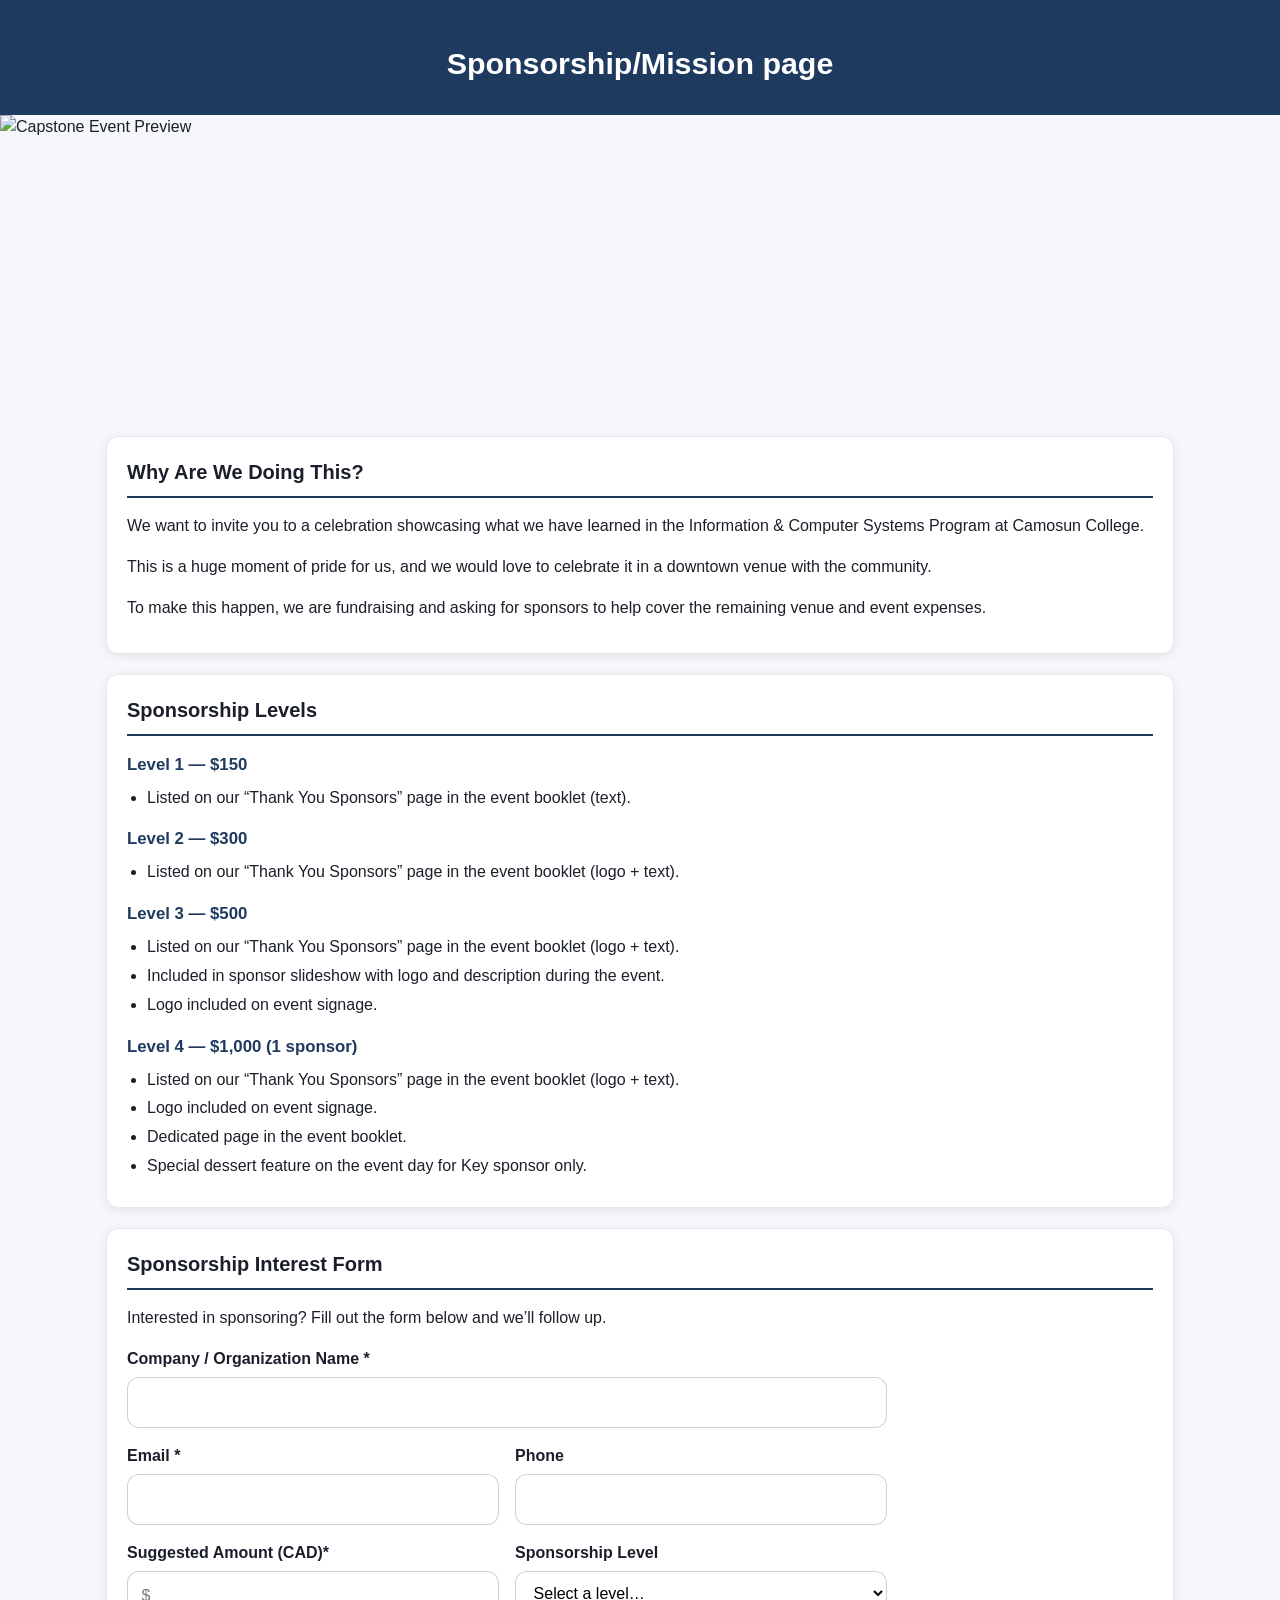
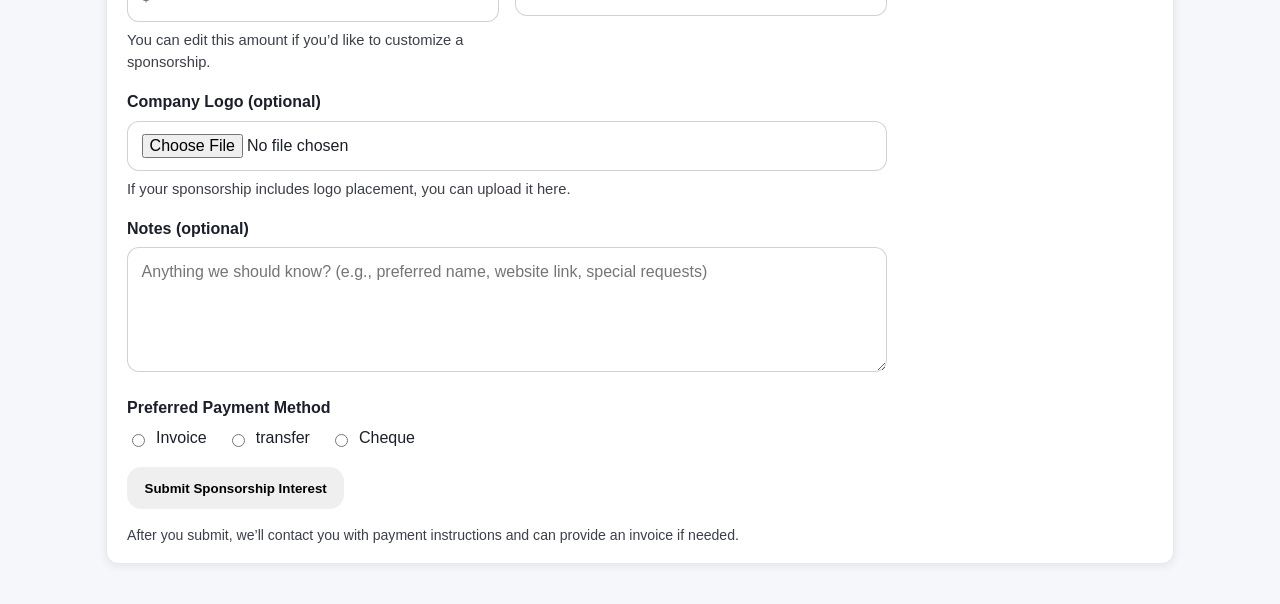
==== index.html @ 073a6f1a "Update and rename Mission.html to index.html Index.html for GitHub Pages Configuration" ====
<!DOCTYPE html>
<html lang="en">
<!-- https://deepblue.camosun.bc.ca/~C0551029/YR1-SM1-Web/portfolio/ -->

<head>
    <meta charset="UTF-8" />
    <meta name="viewport" content="width=device-width, initial-scale=1.0" />
    <title>ICS Capstone Meeting & Fundraising Plan</title>
    <link rel="stylesheet" href="stylesheet.css" />

    <style>
        .hero-image {
            width: 100%;
            height: 33vh;
            /* 1/3 of viewport height */
            overflow: hidden;
        }

        .hero-image img {
            width: 100%;
            height: 100%;
            object-fit: cover;
            /* fills without distortion */
            display: block;
        }
    </style>
</head>

<body>
    <header id="top">
        <h1>Sponsorship/Mission page </h1>
    </header>

    <!-- FULL WIDTH HERO IMAGE -->
    <div class="hero-image">
        <img src="stand-in.jpg" alt="Capstone Event Preview">
    </div>


    <main class="grid" style="gap: 1.25rem">

        <section>
            <h2>Why Are We Doing This?</h2>
            <p>
                We want to invite you to a celebration showcasing what we have learned in the
                Information &amp; Computer Systems Program at Camosun College.
            </p>
            <p>
                This is a huge moment of pride for us, and we would love to celebrate it in a
                downtown venue with the community.
            </p>
            <p>
                To make this happen, we are fundraising and asking for sponsors
                to help cover the remaining venue and event expenses.
            </p>
        </section>

        <section id="sponsor-levels">
            <h2>Sponsorship Levels</h2>

            <div class="sponsor-level">
                <h3>Level 1 — $150</h3>
                <ul>
                    <li>Listed on our “Thank You Sponsors” page in the event booklet (text).</li>
                </ul>
            </div>

            <div class="sponsor-level">
                <h3>Level 2 — $300</h3>
                <ul>
                    <li>Listed on our “Thank You Sponsors” page in the event booklet (logo + text).</li>
                </ul>
            </div>

            <div class="sponsor-level">
                <h3>Level 3 — $500</h3>
                <ul>
                    <li>Listed on our “Thank You Sponsors” page in the event booklet (logo + text).</li>
                    <li>Included in sponsor slideshow with logo and description during the event.</li>
                    <li>Logo included on event signage.</li>
                </ul>
            </div>

            <div class="sponsor-level">
                <h3>Level 4 — $1,000 <span class="note">(1 sponsor)</span></h3>
                <ul>
                    <li>Listed on our “Thank You Sponsors” page in the event booklet (logo + text).</li>
                    <li>Logo included on event signage.</li>
                    <li>Dedicated page in the event booklet.</li>
                    <li>Special dessert feature on the event day for Key sponsor only.</li>
                </ul>
            </div>
        </section>



<section id="sponsor-form">
    <h2>Sponsorship Interest Form</h2>

    <p>
        Interested in sponsoring? Fill out the form below and we’ll follow up.
    </p>

    <form id="sponsorshipForm" class="form" action="#" method="post" enctype="multipart/form-data">

        <!-- Company -->
        <div class="field">
            <label for="companyName">Company / Organization Name <span aria-hidden="true">*</span></label>
            <input id="companyName" name="companyName" type="text" required autocomplete="organization" />
        </div>



        <!-- Email + Phone -->
        <div class="field two-col">
            <div>
                <label for="email">Email <span aria-hidden="true">*</span></label>
                <input id="email" name="email" type="email" required autocomplete="email" />
            </div>

            <div>
                <label for="phone">Phone</label>
                <input id="phone" name="phone" type="tel" autocomplete="tel" />
            </div>
        </div>

        <!-- Sponsorship Level -->
        <div class="field two-col">


            <div>
                <label for="amount">Suggested Amount (CAD)<span aria-hidden="true">*</span></label>
                <input id="amount" name="amount" type="text" inputmode="numeric" placeholder="$" />
                <p class="help">You can edit this amount if you’d like to customize a sponsorship.</p>
            </div>

                        <div>
                            <label for="level">Sponsorship Level </label>
                            <select id="level" name="level" required>
                                <option value="" selected disabled>Select a level…</option>
                                <option value="level1" data-amount="150">Level 1 — $150</option>
                                <option value="level2" data-amount="300">Level 2 — $300</option>
                                <option value="level3" data-amount="500">Level 3 — $500</option>
                                <option value="level4" data-amount="1000">Level 4 — $1,000 (1 sponsor)</option>
                            </select>
                        </div>


        </div>

        <!-- Logo -->
        <div class="field">
            <label for="logo">Company Logo (optional)</label>
            <input id="logo" name="logo" type="file" accept="image/*" />
            <p class="help">If your sponsorship includes logo placement, you can upload it here.</p>
        </div>

        <!-- Notes -->
        <div class="field">
            <label for="notes">Notes (optional)</label>
            <textarea id="notes" name="notes" rows="4"
                placeholder="Anything we should know? (e.g., preferred name, website link, special requests)"></textarea>
        </div>

        <!-- Preferred Payment -->
        <div class="field">
            <label>Preferred Payment Method</label>
            <div class="radio-row">
                <label><input type="radio" name="payment" value="invoice" /> Invoice</label>
                <label><input type="radio" name="payment" value="etransfer" /> transfer</label>
                <label><input type="radio" name="payment" value="cheque" /> Cheque</label>
            </div>
        </div>

        <!-- Spam trap (hidden) -->
        <div class="field honeypot" aria-hidden="true">
            <label for="website">Website</label>
            <input id="website" name="website" type="text" tabindex="-1" autocomplete="off" />
        </div>

        <button class="btn" type="submit">Submit Sponsorship Interest</button>

        <p id="formStatus" class="status" role="status" aria-live="polite"></p>
        <p class="help small">
            After you submit, we’ll contact you with payment instructions and can provide an invoice if needed.
        </p>
    </form>
</section>

        
    </main>

    <script src="scripts.js"></script>
</body>

</html>
---- stylesheet.css ----
:root {
      --bg: #f6f7fb;
      --card: #ffffff;
      --ink: #1b1f2a;
      --muted: #5a6475;
      --brand: #1f3a5f;
      --line: #e6e8ef;
      --soft: #eef3ff;
      --shadow: 0 2px 10px rgba(0, 0, 0, 0.08);
      --radius: 12px;
    }

    * {
      box-sizing: border-box;
    }

    html {
      scroll-behavior: smooth;
    }

    body {
      margin: 0;
      font-family: Arial, Helvetica, sans-serif;
      background: var(--bg);
      color: var(--ink);
      line-height: 1.55;
    }

    header {
      background: var(--brand);
      color: #fff;
      padding: 2.25rem 1rem 1.25rem;
      text-align: center;
    }

    header h1 {
      margin: 0.25rem 0 0.5rem;
      font-size: 1.9rem;
    }

    header p {
      margin: 0.1rem 0 0;
      opacity: 0.92;
    }

    main {
      max-width: 1100px;
      margin: 0 auto;
      padding: 1.5rem 1rem 2.5rem;
    }

    /* -----------------------------
         NAV (buttons linking to sections)
      ------------------------------ */
    nav {
      position: sticky;
      top: 0;
      z-index: 50;
      background: rgba(246, 247, 251, 0.95);
      backdrop-filter: blur(6px);
      border-bottom: 1px solid var(--line);
    }

    .nav-inner {
      max-width: 1100px;
      margin: 0 auto;
      padding: 0.75rem 1rem;
      display: flex;
      flex-wrap: wrap;
      gap: 0.5rem;
      justify-content: center;
    }

    .nav-inner a {
      display: inline-block;
      text-decoration: none;
      color: var(--brand);
      background: #fff;
      border: 1px solid var(--line);
      padding: 0.45rem 0.75rem;
      border-radius: 999px;
      font-size: 0.92rem;
    }

    .nav-inner a:hover,
    .nav-inner a:focus {
      outline: none;
      border-color: #cdd6ea;
      text-decoration: underline;
    }

    .grid {
      display: grid;
      gap: 1rem;
    }

    @media (min-width: 900px) {
      .grid.two {
        grid-template-columns: 1fr 1fr;
      }

      .grid.three {
        grid-template-columns: 1fr 1fr 1fr;
      }
    }

    section {
      background: var(--card);
      border: 1px solid var(--line);
      border-radius: var(--radius);
      padding: 1.25rem 1.25rem 1rem;
      box-shadow: var(--shadow);
    }

    section:target {
      outline: 3px solid rgba(31, 58, 95, 0.25);
      outline-offset: 4px;
    }

    h2 {
      margin: 0 0 0.75rem;
      font-size: 1.25rem;
      padding-bottom: 0.5rem;
      border-bottom: 2px solid var(--brand);
    }

    h3 {
      margin: 1rem 0 0.5rem;
      font-size: 1.05rem;
      color: var(--brand);
    }

    .label {
      display: inline-block;
      font-weight: 700;
      color: var(--brand);
      background: var(--soft);
      border: 1px solid #d9e4ff;
      padding: 0.25rem 0.55rem;
      border-radius: 999px;
      margin: 0.25rem 0 0.5rem;
      font-size: 0.9rem;
    }

    ul,
    ol {
      margin: 0.35rem 0 0.75rem;
      padding-left: 1.25rem;
    }

    li {
      margin: 0.25rem 0;
    }

    .muted {
      color: var(--muted);
    }

    .callout {
      background: var(--soft);
      border-left: 5px solid var(--brand);
      padding: 1rem 1rem 0.9rem;
      border-radius: 10px;
      margin: 0.75rem 0 0;
    }

    .row {
      display: flex;
      flex-wrap: wrap;
      gap: 0.5rem 1rem;
      align-items: center;
      margin: 0.5rem 0 0.75rem;
      color: var(--muted);
      font-size: 0.95rem;
    }

    a {
      color: var(--brand);
    }

    .row a {
      text-decoration: none;
    }

    .row a:hover {
      text-decoration: underline;
    }

    .hr {
      height: 1px;
      background: var(--line);
      margin: 1rem 0;
    }

    footer {
      text-align: center;
      padding: 1.25rem 1rem 2rem;
      color: #fff;
      background: var(--brand);
      margin-top: 1.25rem;
    }

    .small {
      font-size: 0.92rem;
    }

    .mono {
      font-family: ui-monospace, SFMono-Regular, Menlo, Monaco, Consolas,
        "Liberation Mono", "Courier New", monospace;
    }

    .pill {
      display: inline-block;
      padding: 0.2rem 0.55rem;
      border: 1px solid var(--line);
      border-radius: 999px;
      background: #fff;
      color: var(--muted);
      font-size: 0.85rem;
    }

    .mini-grid {
      display: grid;
      gap: 0.75rem;
    }

    @media (min-width: 700px) {
      .mini-grid.two {
        grid-template-columns: 1fr 1fr;
        align-items: start;
      }
    }

    .kpi {
      display: flex;
      gap: 0.75rem;
      flex-wrap: wrap;
      margin: 0.75rem 0 0;
    }

    .kpi .box {
      flex: 1 1 220px;
      background: #fff;
      border: 1px solid var(--line);
      border-radius: 12px;
      padding: 0.85rem 0.9rem;
    }

    .kpi .box .title {
      font-size: 0.9rem;
      color: var(--muted);
      margin: 0 0 0.2rem;
    }

    .kpi .box .value {
      font-size: 1.35rem;
      font-weight: 800;
      margin: 0;
      color: var(--brand);
    }

    .toplink {
      display: inline-block;
      margin-top: 0.75rem;
      font-size: 0.92rem;
      text-decoration: none;
    }

    .toplink:hover {
      text-decoration: underline;
    }


    /* Needed volunteer styling */
.volunteer-needed {
  color: #e67e22;   /* orange */
  font-weight: bold;
}



/* ---------------------------
   SPONSOR FORM
---------------------------- */

.form {
  max-width: 760px;
}

.field {
  margin: 1rem 0;
}

label {
  display: block;
  font-weight: 600;
  margin-bottom: 0.35rem;
}

input, select, textarea {
  width: 100%;
  padding: 0.75rem 0.85rem;
  border: 1px solid rgba(0,0,0,0.18);
  border-radius: 0.75rem;
  font: inherit;
  background: #fff;
}

input:focus, select:focus, textarea:focus {
  outline: 2px solid rgba(0,0,0,0.25);
  outline-offset: 2px;
}

.two-col {
  display: grid;
  grid-template-columns: 1fr;
  gap: 1rem;
}

@media (min-width: 700px) {
  .two-col {
    grid-template-columns: 1fr 1fr;
  }
}

.help {
  margin: 0.4rem 0 0;
  font-size: 0.92rem;
  opacity: 0.85;
}

.help.small {
  font-size: 0.88rem;
}

.radio-row {
  display: flex;
  flex-wrap: wrap;
  gap: 0.75rem 1.25rem;
}

.radio-row label {
  display: inline-flex;
  align-items: center;
  gap: 0.5rem;
  font-weight: 500;
  margin: 0;
}

.btn {
  display: inline-block;
  padding: 0.85rem 1.1rem;
  border-radius: 0.9rem;
  border: 0;
  cursor: pointer;
  font-weight: 700;
}

.status {
  margin-top: 0.85rem;
  font-weight: 600;
}

.honeypot {
  position: absolute;
  left: -9999px;
  width: 1px;
  height: 1px;
  overflow: hidden;
}


#sponsor-table {
  width: 100%;
  border-collapse: separate;   /* allows spacing */
  border-spacing: 20px 10px;   /* column spacing | row spacing */
}

#sponsor-table th,
#sponsor-table td {
  text-align: left;
  padding: 6px 8px;
}

#sponsor-table thead th {
  border-bottom: 2px solid #ccc;
}


#all-volunteers {
    width: 100%;
    border-collapse: collapse;
}

#all-volunteers th,
#all-volunteers td {
    text-align: left;
    padding: 8px 12px;
    border-bottom: 1px solid #ddd;
}

#all-volunteers th {
    background-color: #f4f4f4;
}


/* Add to stylesheet.css */
.calendar-grid {
  display: grid;
  grid-template-columns: repeat(7, minmax(0, 1fr));
  gap: 10px;
  width: 100%;
}

.calendar-day {
  border: 1px solid #ddd;
  border-radius: 10px;
  padding: 10px;
  min-height: 90px;
}

.calendar-day .day-num {
  font-weight: 700;
  margin-bottom: 6px;
}

.calendar-day .dow {
  font-size: 0.85rem;
}

.calendar-event {
  display: block;
  margin-top: 6px;
  padding: 6px 8px;
  border-radius: 8px;
  background: rgba(0,0,0,0.04);
  text-decoration: none;
}

.calendar-event .event-title {
  font-weight: 700;
  font-size: 0.9rem;
}

.calendar-event .event-time {
  font-size: 0.85rem;
  opacity: 0.75;
}

.calendar-legend {
  display: flex;
  flex-wrap: wrap;
  gap: 10px;
  margin: 10px 0 0;
  font-size: 0.9rem;
}
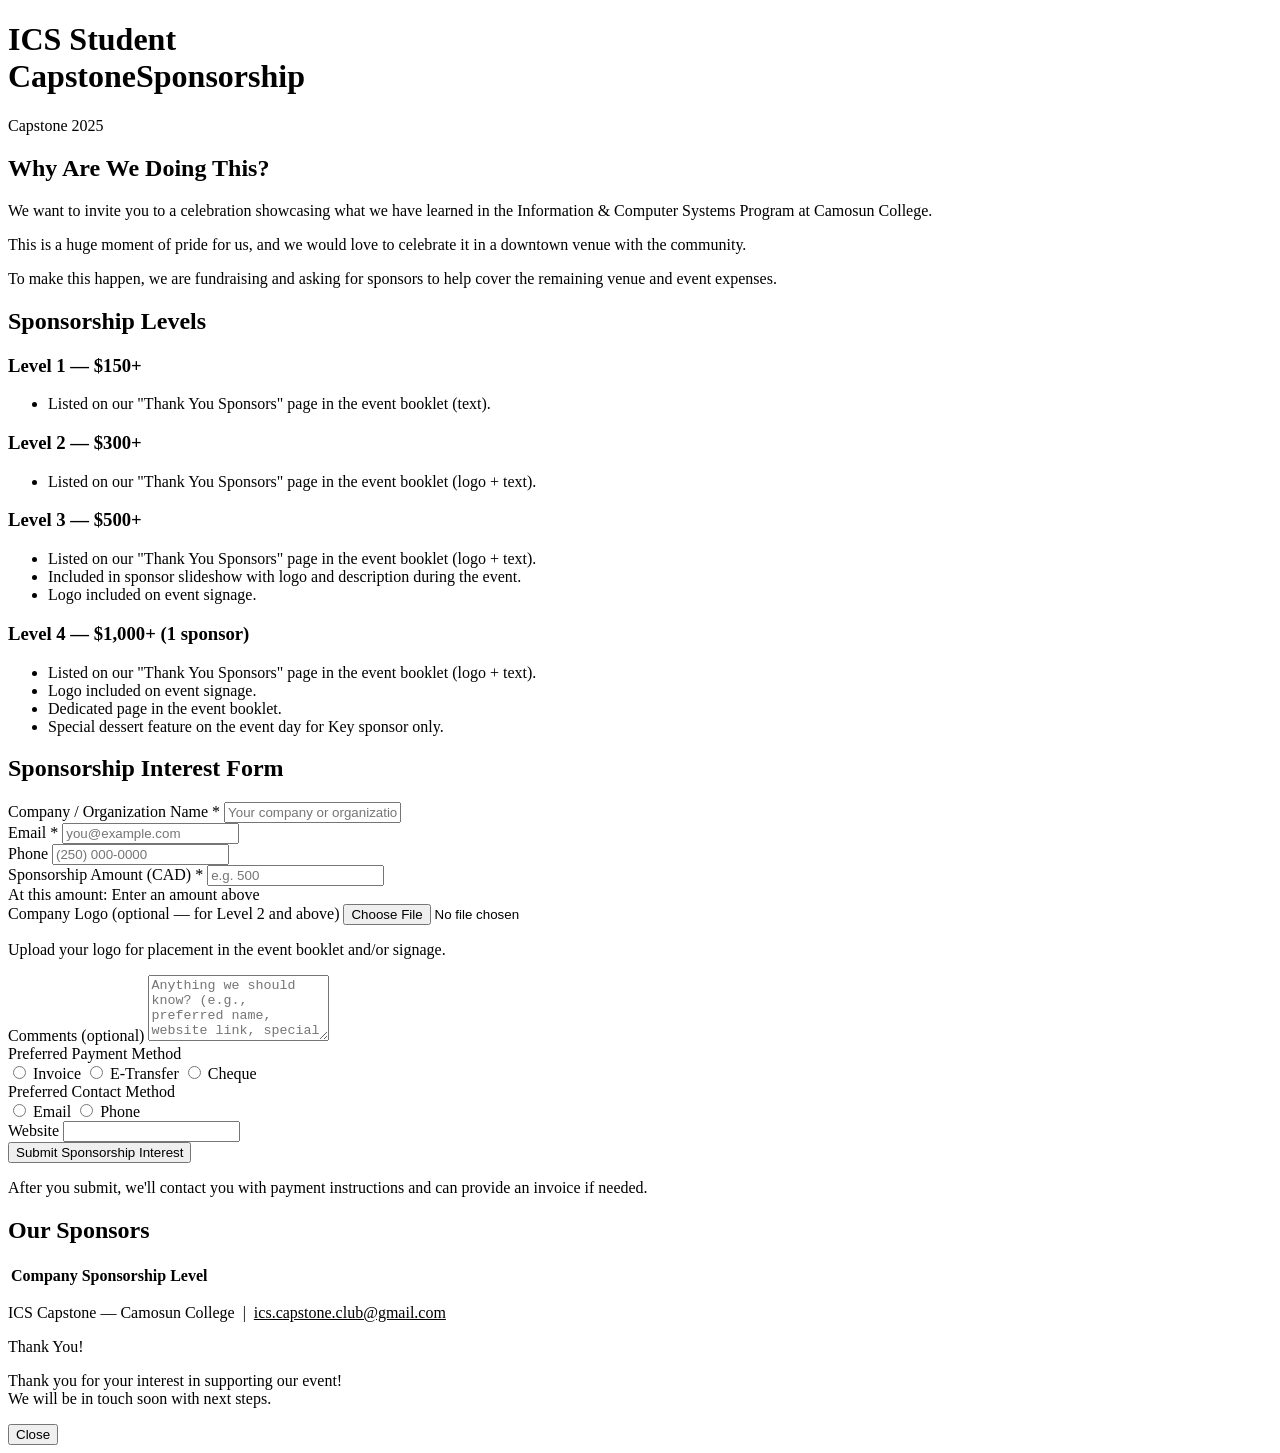
==== commit e07081f5: "updated all files to match what is live on Deepblue server" ====
--- a/index.html
+++ b/index.html
@@ -1,196 +1,256 @@
-<!DOCTYPE html>
-<html lang="en">
-<!-- https://deepblue.camosun.bc.ca/~C0551029/YR1-SM1-Web/portfolio/ -->
-
-<head>
-    <meta charset="UTF-8" />
-    <meta name="viewport" content="width=device-width, initial-scale=1.0" />
-    <title>ICS Capstone Meeting & Fundraising Plan</title>
-    <link rel="stylesheet" href="stylesheet.css" />
-
-    <style>
-        .hero-image {
-            width: 100%;
-            height: 33vh;
-            /* 1/3 of viewport height */
-            overflow: hidden;
-        }
-
-        .hero-image img {
-            width: 100%;
-            height: 100%;
-            object-fit: cover;
-            /* fills without distortion */
-            display: block;
-        }
-    </style>
-</head>
-
-<body>
-    <header id="top">
-        <h1>Sponsorship/Mission page </h1>
-    </header>
-
-    <!-- FULL WIDTH HERO IMAGE -->
-    <div class="hero-image">
-        <img src="stand-in.jpg" alt="Capstone Event Preview">
-    </div>
-
-
-    <main class="grid" style="gap: 1.25rem">
-
-        <section>
-            <h2>Why Are We Doing This?</h2>
-            <p>
-                We want to invite you to a celebration showcasing what we have learned in the
-                Information &amp; Computer Systems Program at Camosun College.
-            </p>
-            <p>
-                This is a huge moment of pride for us, and we would love to celebrate it in a
-                downtown venue with the community.
-            </p>
-            <p>
-                To make this happen, we are fundraising and asking for sponsors
-                to help cover the remaining venue and event expenses.
-            </p>
-        </section>
-
-        <section id="sponsor-levels">
-            <h2>Sponsorship Levels</h2>
-
-            <div class="sponsor-level">
-                <h3>Level 1 — $150</h3>
-                <ul>
-                    <li>Listed on our “Thank You Sponsors” page in the event booklet (text).</li>
-                </ul>
-            </div>
-
-            <div class="sponsor-level">
-                <h3>Level 2 — $300</h3>
-                <ul>
-                    <li>Listed on our “Thank You Sponsors” page in the event booklet (logo + text).</li>
-                </ul>
-            </div>
-
-            <div class="sponsor-level">
-                <h3>Level 3 — $500</h3>
-                <ul>
-                    <li>Listed on our “Thank You Sponsors” page in the event booklet (logo + text).</li>
-                    <li>Included in sponsor slideshow with logo and description during the event.</li>
-                    <li>Logo included on event signage.</li>
-                </ul>
-            </div>
-
-            <div class="sponsor-level">
-                <h3>Level 4 — $1,000 <span class="note">(1 sponsor)</span></h3>
-                <ul>
-                    <li>Listed on our “Thank You Sponsors” page in the event booklet (logo + text).</li>
-                    <li>Logo included on event signage.</li>
-                    <li>Dedicated page in the event booklet.</li>
-                    <li>Special dessert feature on the event day for Key sponsor only.</li>
-                </ul>
-            </div>
-        </section>
-
-
-
-<section id="sponsor-form">
-    <h2>Sponsorship Interest Form</h2>
-
-    <p>
-        Interested in sponsoring? Fill out the form below and we’ll follow up.
-    </p>
-
-    <form id="sponsorshipForm" class="form" action="#" method="post" enctype="multipart/form-data">
-
-        <!-- Company -->
-        <div class="field">
-            <label for="companyName">Company / Organization Name <span aria-hidden="true">*</span></label>
-            <input id="companyName" name="companyName" type="text" required autocomplete="organization" />
-        </div>
-
-
-
-        <!-- Email + Phone -->
-        <div class="field two-col">
-            <div>
-                <label for="email">Email <span aria-hidden="true">*</span></label>
-                <input id="email" name="email" type="email" required autocomplete="email" />
-            </div>
-
-            <div>
-                <label for="phone">Phone</label>
-                <input id="phone" name="phone" type="tel" autocomplete="tel" />
-            </div>
-        </div>
-
-        <!-- Sponsorship Level -->
-        <div class="field two-col">
-
-
-            <div>
-                <label for="amount">Suggested Amount (CAD)<span aria-hidden="true">*</span></label>
-                <input id="amount" name="amount" type="text" inputmode="numeric" placeholder="$" />
-                <p class="help">You can edit this amount if you’d like to customize a sponsorship.</p>
-            </div>
-
-                        <div>
-                            <label for="level">Sponsorship Level </label>
-                            <select id="level" name="level" required>
-                                <option value="" selected disabled>Select a level…</option>
-                                <option value="level1" data-amount="150">Level 1 — $150</option>
-                                <option value="level2" data-amount="300">Level 2 — $300</option>
-                                <option value="level3" data-amount="500">Level 3 — $500</option>
-                                <option value="level4" data-amount="1000">Level 4 — $1,000 (1 sponsor)</option>
-                            </select>
-                        </div>
-
-
-        </div>
-
-        <!-- Logo -->
-        <div class="field">
-            <label for="logo">Company Logo (optional)</label>
-            <input id="logo" name="logo" type="file" accept="image/*" />
-            <p class="help">If your sponsorship includes logo placement, you can upload it here.</p>
-        </div>
-
-        <!-- Notes -->
-        <div class="field">
-            <label for="notes">Notes (optional)</label>
-            <textarea id="notes" name="notes" rows="4"
-                placeholder="Anything we should know? (e.g., preferred name, website link, special requests)"></textarea>
-        </div>
-
-        <!-- Preferred Payment -->
-        <div class="field">
-            <label>Preferred Payment Method</label>
-            <div class="radio-row">
-                <label><input type="radio" name="payment" value="invoice" /> Invoice</label>
-                <label><input type="radio" name="payment" value="etransfer" /> transfer</label>
-                <label><input type="radio" name="payment" value="cheque" /> Cheque</label>
-            </div>
-        </div>
-
-        <!-- Spam trap (hidden) -->
-        <div class="field honeypot" aria-hidden="true">
-            <label for="website">Website</label>
-            <input id="website" name="website" type="text" tabindex="-1" autocomplete="off" />
-        </div>
-
-        <button class="btn" type="submit">Submit Sponsorship Interest</button>
-
-        <p id="formStatus" class="status" role="status" aria-live="polite"></p>
-        <p class="help small">
-            After you submit, we’ll contact you with payment instructions and can provide an invoice if needed.
-        </p>
-    </form>
-</section>
-
-        
-    </main>
-
-    <script src="scripts.js"></script>
-</body>
-
-</html>
+<!DOCTYPE html>
+<html lang="en">
+<head>
+  <meta charset="UTF-8" />
+  <meta name="viewport" content="width=device-width, initial-scale=1.0" />
+  <title>ICS Capstone — Sponsorship</title>
+  <link rel="preconnect" href="https://fonts.googleapis.com" />
+  <link rel="preconnect" href="https://fonts.gstatic.com" crossorigin />
+  <link href="https://fonts.googleapis.com/css2?family=Anton&family=Open+Sans:wght@400;600;700&display=swap" rel="stylesheet" />
+  <link rel="stylesheet" href="mission.css" />
+</head>
+<body>
+
+  <!-- HERO -->
+  <div class="hero">
+    <div class="hero-text">
+      <h1>ICS Student<br>Capstone<span>Sponsorship</span></h1>
+    </div>
+    <div class="hero-image">
+      <img src="./assets-images/GroupPhoto.jpg" alt="ICS Capstone students"
+           onerror="this.parentElement.innerHTML='<div class=\'hero-image-placeholder\'>Capstone 2025</div>'" />
+    </div>
+  </div>
+
+  <!-- PAGE BODY -->
+  <main class="page-body">
+
+    <!-- WHY ARE WE DOING THIS -->
+    <section class="card why-card" id="why">
+      <div class="why-inner">
+        <h2>Why Are We Doing This?</h2>
+        <div class="why-body">
+          <p>
+            We want to invite you to a celebration showcasing what we have learned in the
+            Information &amp; Computer Systems Program at Camosun College.
+          </p>
+          <p>
+            This is a huge moment of pride for us, and we would love to celebrate it in a
+            downtown venue with the community.
+          </p>
+          <p>
+            To make this happen, we are fundraising and asking for sponsors to help cover
+            the remaining venue and event expenses.
+          </p>
+        </div>
+      </div>
+    </section>
+
+    <!-- SPONSOR LEVELS -->
+    <section class="card" id="sponsor-levels">
+      <h2>Sponsorship Levels</h2>
+
+      <div class="levels-grid">
+
+        <div class="level-card">
+          <div class="level-card-header">
+            <h3>Level 1 — $150+</h3>
+          </div>
+          <div class="level-card-body">
+            <ul>
+              <li>Listed on our "Thank You Sponsors" page in the event booklet (text).</li>
+            </ul>
+          </div>
+        </div>
+
+        <div class="level-card">
+          <div class="level-card-header">
+            <h3>Level 2 — $300+</h3>
+          </div>
+          <div class="level-card-body">
+            <ul>
+              <li>Listed on our "Thank You Sponsors" page in the event booklet (logo + text).</li>
+            </ul>
+          </div>
+        </div>
+
+        <div class="level-card">
+          <div class="level-card-header">
+            <h3>Level 3 — $500+</h3>
+          </div>
+          <div class="level-card-body">
+            <ul>
+              <li>Listed on our "Thank You Sponsors" page in the event booklet (logo + text).</li>
+              <li>Included in sponsor slideshow with logo and description during the event.</li>
+              <li>Logo included on event signage.</li>
+            </ul>
+          </div>
+        </div>
+
+        <div class="level-card">
+          <div class="level-card-header">
+            <h3>Level 4 — $1,000+ <span class="note">(1 sponsor)</span></h3>
+          </div>
+          <div class="level-card-body">
+            <ul>
+              <li>Listed on our "Thank You Sponsors" page in the event booklet (logo + text).</li>
+              <li>Logo included on event signage.</li>
+              <li>Dedicated page in the event booklet.</li>
+              <li>Special dessert feature on the event day for Key sponsor only.</li>
+            </ul>
+          </div>
+        </div>
+
+      </div>
+    </section>
+
+    <!-- SPONSOR FORM -->
+    <section class="card" id="sponsor-form">
+      <h2>Sponsorship Interest Form</h2>
+
+      <form id="sponsorshipForm" method="POST" action="submit.php" enctype="multipart/form-data" novalidate>
+
+        <!-- Company name -->
+        <div class="field">
+          <label for="companyName">
+            Company / Organization Name <span class="req" aria-hidden="true">*</span>
+          </label>
+          <input id="companyName" name="companyName" type="text"
+                 required autocomplete="organization"
+                 placeholder="Your company or organization" />
+        </div>
+
+        <!-- Email + Phone -->
+        <div class="field two-col">
+          <div>
+            <label for="email">Email <span class="req" aria-hidden="true">*</span></label>
+            <input id="email" name="email" type="email"
+                   required autocomplete="email"
+                   placeholder="you@example.com" />
+          </div>
+          <div>
+            <label for="phone">Phone</label>
+            <input id="phone" name="phone" type="tel"
+                   autocomplete="tel"
+                   placeholder="(250) 000-0000" />
+          </div>
+        </div>
+
+        <!-- Amount + Level indicator -->
+        <div class="field">
+          <label for="amount">
+            Sponsorship Amount (CAD) <span class="req" aria-hidden="true">*</span>
+          </label>
+          <input id="amount" name="amount" type="text"
+                 inputmode="numeric" placeholder="e.g. 500" required />
+
+          <div class="level-indicator no-level" id="levelIndicator" aria-live="polite">
+            <span class="li-label">At this amount:</span>
+            <span class="li-value" id="levelValue">Enter an amount above</span>
+          </div>
+          <!-- Resolved level label passed through to PHP -->
+          <input type="hidden" id="resolvedLevel" name="resolvedLevel" value="" />
+        </div>
+
+        <!-- Logo upload — conditionally visible for Level 2 and above -->
+        <div class="field hidden" id="logo-field">
+          <label for="logo">
+            Company Logo
+            <span class="label-note">(optional — for Level 2 and above)</span>
+          </label>
+          <input id="logo" name="logo" type="file" accept="image/*" />
+          <p class="help-text">
+            Upload your logo for placement in the event booklet and/or signage.
+          </p>
+        </div>
+
+        <!-- Comments -->
+        <div class="field">
+          <label for="comments">
+            Comments
+            <span class="label-note">(optional)</span>
+          </label>
+          <textarea id="comments" name="comments" rows="4"
+                    placeholder="Anything we should know? (e.g., preferred name, website link, special requests)"></textarea>
+        </div>
+
+        <!-- Payment method -->
+        <div class="field">
+          <label>Preferred Payment Method</label>
+          <div class="radio-row">
+            <label><input type="radio" name="payment" value="invoice" /> Invoice</label>
+            <label><input type="radio" name="payment" value="etransfer" /> E-Transfer</label>
+            <label><input type="radio" name="payment" value="cheque" /> Cheque</label>
+          </div>
+        </div>
+        
+        <!-- Preferred contact method -->
+        <div class="field">
+          <label>Preferred Contact Method</label>
+          <div class="radio-row">
+            <label><input type="radio" name="preferredContact" value="email" /> Email</label>
+            <label><input type="radio" name="preferredContact" value="phone" /> Phone</label>
+          </div>
+        </div>
+
+        <!-- Honeypot spam trap (hidden from real users) -->
+        <div class="honeypot field" aria-hidden="true">
+          <label for="website">Website</label>
+          <input id="website" name="website" type="text" tabindex="-1" autocomplete="off" />
+        </div>
+
+        <button class="btn-submit" type="submit" id="submitBtn">
+          Submit Sponsorship Interest
+        </button>
+
+        <p class="form-note">
+          After you submit, we'll contact you with payment instructions and can provide an invoice if needed.
+        </p>
+
+      </form>
+
+      <div id="formStatus" class="form-status" role="status" aria-live="polite"></div>
+    </section>
+
+    <!-- CONFIRMED SPONSORS -->
+    <section class="card hidden" id="our-sponsors">
+      <h2>Our Sponsors</h2>
+      <table id="sponsor-table">
+        <thead>
+          <tr>
+            <th>Company</th>
+            <th>Sponsorship Level</th>
+          </tr>
+        </thead>
+        <tbody>
+          <!-- Populated by mission.js -->
+        </tbody>
+      </table>
+    </section>
+
+  </main>
+
+  <footer>
+    <p>
+      ICS Capstone — Camosun College &nbsp;|&nbsp;
+      <a href="mailto:ics.capstone.club@gmail.com" style="color:var(--mint);">
+        ics.capstone.club@gmail.com
+      </a>
+    </p>
+  </footer>
+
+  <!-- SUCCESS MODAL -->
+  <div class="modal-overlay" id="successModal" role="dialog" aria-modal="true" aria-labelledby="modalTitle">
+    <div class="modal-box">
+      <p class="modal-title" id="modalTitle">Thank You!</p>
+      <p class="modal-body">
+        Thank you for your interest in supporting our event!<br>
+        We will be in touch soon with next steps.
+      </p>
+      <button class="modal-close" id="modalCloseBtn">Close</button>
+    </div>
+  </div>
+
+  <script src="mission.js"></script>
+</body>
+</html>
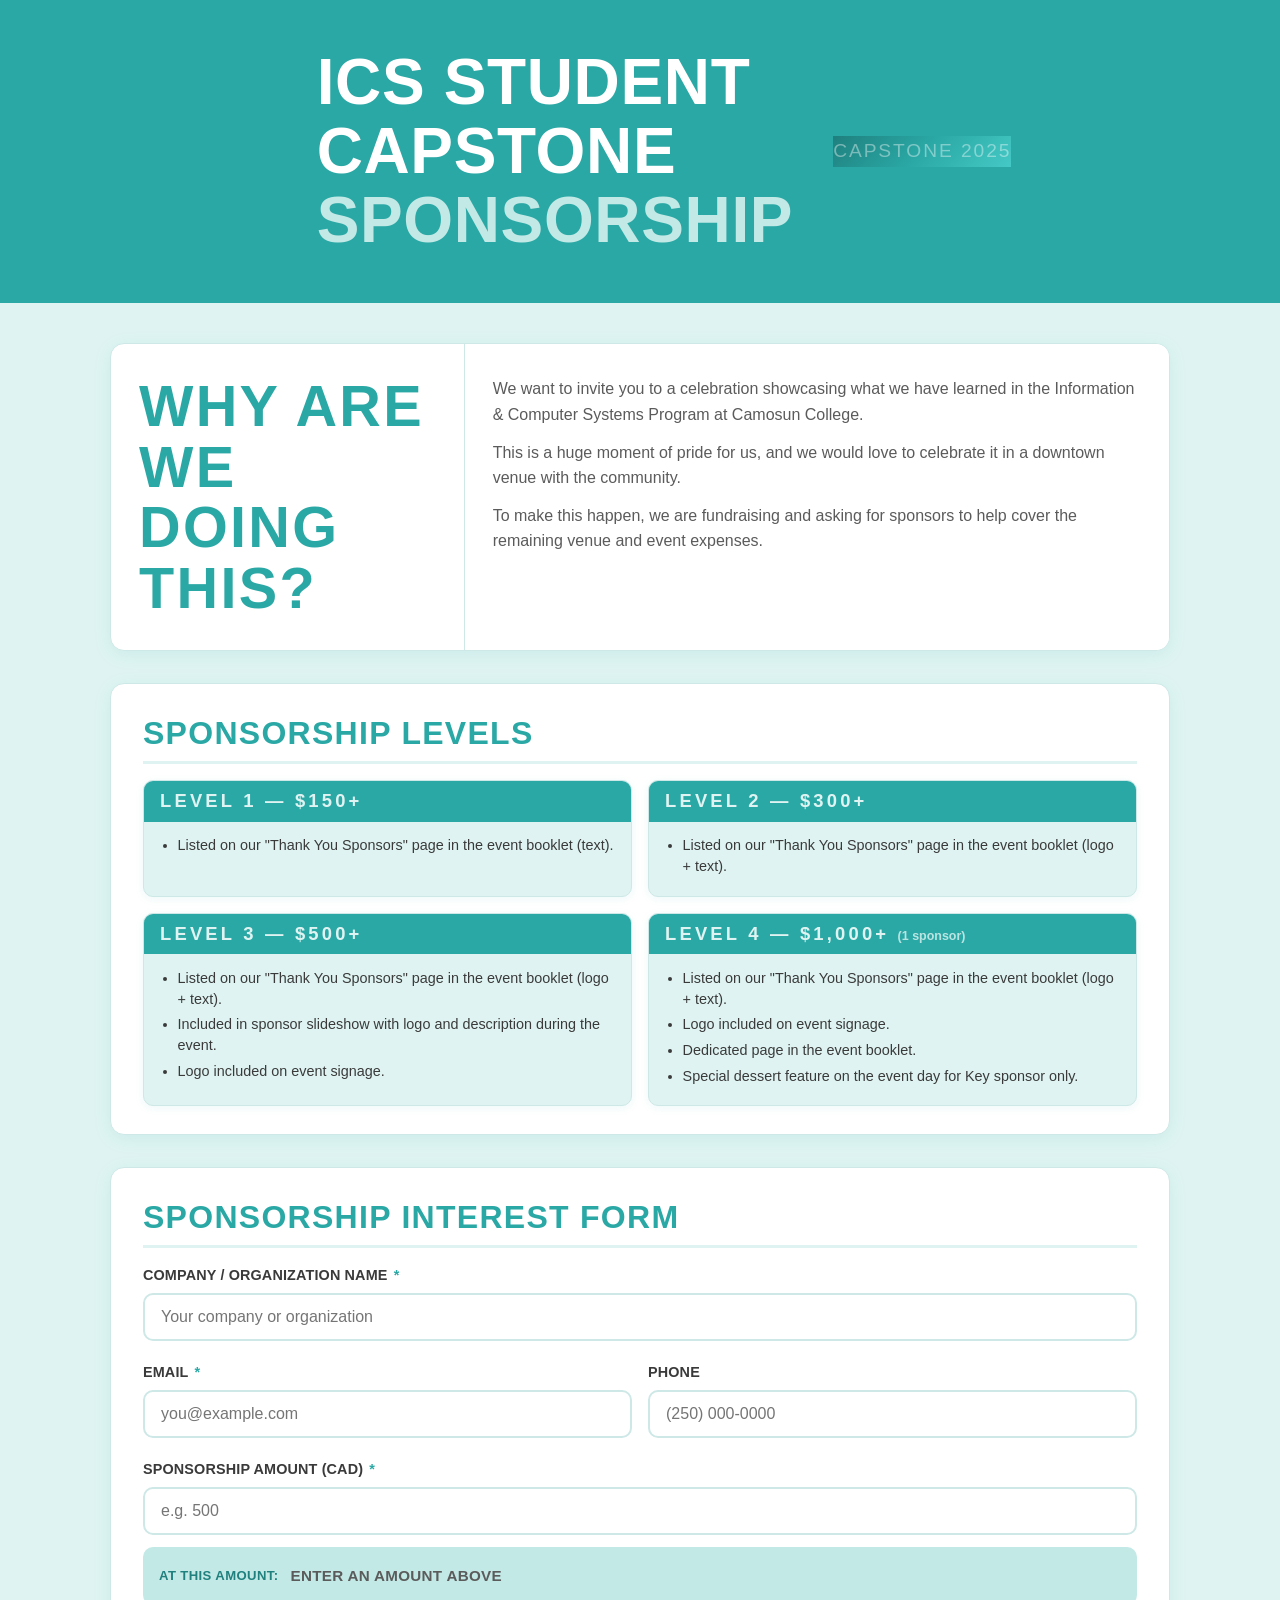
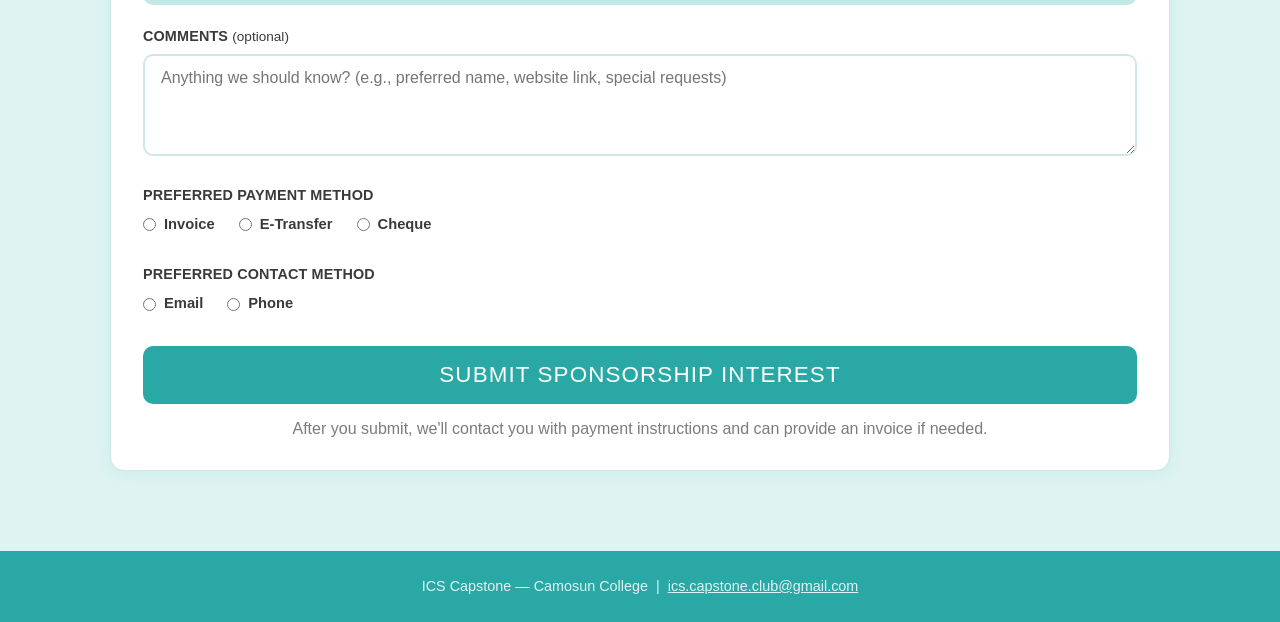
==== commit add12799: "Justified hero content to center. Made image scale more pleasingly (still not my fave but its good)" ====
--- a/index.html
+++ b/index.html
@@ -13,12 +13,14 @@
 
   <!-- HERO -->
   <div class="hero">
-    <div class="hero-text">
-      <h1>ICS Student<br>Capstone<span>Sponsorship</span></h1>
-    </div>
-    <div class="hero-image">
-      <img src="./assets-images/GroupPhoto.jpg" alt="ICS Capstone students"
-           onerror="this.parentElement.innerHTML='<div class=\'hero-image-placeholder\'>Capstone 2025</div>'" />
+    <div class="hero-overlay">
+      <div class="hero-text">
+        <h1>ICS Student<br>Capstone<span>Sponsorship</span></h1>
+      </div>
+      <div class="hero-image">
+        <img src="./assets-images/GroupPhoto.jpg" alt="ICS Capstone students"
+            onerror="this.parentElement.innerHTML='<div class=\'hero-image-placeholder\'>Capstone 2025</div>'" />
+      </div>
     </div>
   </div>
 
--- a/mission.css
+++ b/mission.css
@@ -0,0 +1,603 @@
+/* ============================================================
+   DESIGN TOKENS — wire-v2 palette
+============================================================ */
+:root {
+  --teal:        #2AA8A5;
+  --teal-dark:   #1f807e;
+  --mint:        #DFF4F2;
+  --mint-dark:   #c2e9e6;
+  --ink:         #5B5B5B;
+  --ink-dark:    #3a3a3a;
+  --white:       #ffffff;
+  --line:        #cde8e6;
+  --font-head:   'Anton', sans-serif;
+  --font-body:   'Open Sans', Arial, sans-serif;
+  --radius:      14px;
+  --shadow:      0 4px 18px rgba(42,168,165,0.10);
+}
+
+/* ============================================================
+   RESET & BASE
+============================================================ */
+*, *::before, *::after { box-sizing: border-box; margin: 0; padding: 0; }
+
+html { scroll-behavior: smooth; }
+
+body {
+  font-family: var(--font-body);
+  background: var(--mint);
+  color: var(--ink);
+  line-height: 1.6;
+}
+
+a { color: var(--teal-dark); }
+a:hover { text-decoration: underline; }
+
+/* ============================================================
+   HERO
+============================================================ */
+.hero {
+  background: var(--teal);
+  display: flex;
+  grid-template-columns: 1fr 1fr;
+  max-height: 48vh;
+  min-height: 32vh;
+  overflow: hidden;
+}
+
+.hero-overlay {
+  display: flex;
+  align-items: center;
+  justify-content: space-between;
+  margin: 0 auto;
+}
+
+.hero-text {
+  display: flex;
+  flex-direction: column;
+  justify-content: center;
+  padding: 3rem 2.5rem 3rem 3rem;
+}
+
+.hero-text h1 {
+  font-family: var(--font-head);
+  font-size: clamp(2.4rem, 5vw, 4rem);
+  line-height: 1.08;
+  color: var(--white);
+  text-transform: uppercase;
+  letter-spacing: 0.04rem;
+}
+
+.hero-text h1 span {
+  display: block;
+  color: var(--mint-dark);
+}
+
+.hero-image {
+  max-height: 52vh;
+  overflow: hidden;
+}
+
+.hero-image img {
+  width: 100%;
+  max-width: 80vh;
+  height: 100%;
+  object-fit: contain;
+  display: block;
+  opacity: 0.92;
+}
+
+.hero-image-placeholder {
+  width: 100%;
+  height: 100%;
+  background: linear-gradient(135deg, #1f807e 0%, #2AA8A5 50%, #45c9c6 100%);
+  display: flex;
+  align-items: center;
+  justify-content: center;
+  font-family: var(--font-head);
+  font-size: 1.2rem;
+  color: rgba(255,255,255,0.4);
+  text-transform: uppercase;
+  letter-spacing: 0.1em;
+}
+
+@media (max-width: 700px) {
+  .hero { grid-template-columns: 1fr; }
+  .hero-image { height: 40vw; }
+  .hero-text { padding: 2rem 1.5rem; }
+}
+
+/* ============================================================
+   MAIN CONTENT WRAPPER
+============================================================ */
+.page-body {
+  max-width: 1100px;
+  margin: 0 auto;
+  padding: 2.5rem 1.25rem 4rem;
+  display: grid;
+  gap: 2rem;
+}
+
+/* ============================================================
+   SECTION CARDS
+============================================================ */
+.card {
+  background: var(--white);
+  border-radius: var(--radius);
+  border: 1.5px solid var(--line);
+  padding: 2rem 2rem 1.75rem;
+  box-shadow: var(--shadow);
+}
+
+.card h2 {
+  font-family: var(--font-head);
+  font-size: clamp(1.4rem, 3vw, 2rem);
+  color: var(--teal);
+  text-transform: uppercase;
+  letter-spacing: 0.04em;
+  margin-bottom: 1rem;
+  padding-bottom: 0.6rem;
+  border-bottom: 3px solid var(--mint);
+  line-height: 1.1;
+}
+
+.card p {
+  font-size: 1rem;
+  color: var(--ink);
+  margin-bottom: 0.75rem;
+}
+
+.card p:last-child { margin-bottom: 0; }
+
+/* ============================================================
+   WHY SECTION — two-column layout
+============================================================ */
+.card.why-card {
+  background: var(--white);
+  border-color: var(--line);
+  padding: 0;
+  overflow: hidden;
+}
+
+.why-inner {
+  display: grid;
+  grid-template-columns: 1fr 2fr;
+  align-items: stretch;
+}
+
+.why-inner h2 {
+  color: var(--teal);
+  border-bottom: none;
+  padding: 2rem 1.75rem;
+  margin-bottom: 0;
+  font-size: 3.6rem;
+  letter-spacing: 0.04em;
+  line-height: 1.05;
+}
+
+.why-body {
+  background: var(--white);
+  padding: 2rem 1.75rem;
+  border-left: 1.5px solid var(--line);
+}
+
+.why-body p {
+  color: var(--ink);
+  font-size: 1rem;
+  margin-bottom: 0.75rem;
+}
+
+.why-body p:last-child { margin-bottom: 0; }
+
+@media (max-width: 650px) {
+  .why-inner { grid-template-columns: 1fr; }
+  .why-inner h2 { padding: 1.25rem 1.5rem; }
+  .why-body { padding: 1.25rem 1.5rem; border-left: none; border-top: 1.5px solid var(--line); }
+}
+
+/* ============================================================
+   SPONSOR LEVELS GRID
+============================================================ */
+.levels-grid {
+  display: grid;
+  grid-template-columns: 1fr 1fr;
+  gap: 1rem;
+  margin-top: 0.5rem;
+}
+
+@media (max-width: 600px) {
+  .levels-grid { grid-template-columns: 1fr; }
+}
+
+.level-card {
+  border-radius: 10px;
+  overflow: hidden;
+  border: 1.5px solid var(--line);
+  box-shadow: 0 2px 8px rgba(42,168,165,0.08);
+  background: var(--mint);
+}
+
+.level-card-header {
+  background: var(--teal);
+  padding: 0.7rem 1rem;
+}
+
+.level-card-header h3 {
+  font-family: var(--font-head);
+  font-size: 1.15rem;
+  color: var(--mint);
+  text-transform: uppercase;
+  letter-spacing: 0.2rem;
+  line-height: 1;
+}
+
+.level-card-header h3 .note {
+  font-family: var(--font-body);
+  font-size: 0.78rem;
+  font-weight: 600;
+  opacity: 0.8;
+  text-transform: none;
+  letter-spacing: 0;
+}
+
+.level-card-body {
+  padding: 0.85rem 1rem;
+}
+
+.level-card-body ul {
+  margin: 0;
+  padding-left: 1.1rem;
+  list-style: disc;
+}
+
+.level-card-body li {
+  font-size: 0.9rem;
+  color: var(--ink-dark);
+  margin-bottom: 0.3rem;
+  line-height: 1.45;
+}
+
+/* ============================================================
+   SPONSOR FORM
+============================================================ */
+.form-intro {
+  margin-bottom: 1.5rem;
+}
+
+.field {
+  margin-bottom: 1.25rem;
+}
+
+.hidden {
+  display: none;
+}
+
+.field label {
+  display: block;
+  font-weight: 700;
+  font-size: 0.9rem;
+  color: var(--ink-dark);
+  margin-bottom: 0.4rem;
+  letter-spacing: 0.01em;
+  text-transform: uppercase;
+}
+
+.field label .req {
+  color: var(--teal);
+  margin-left: 2px;
+}
+
+.label-note {
+  font-weight: 400;
+  text-transform: none;
+  font-size: 0.85rem;
+  letter-spacing: 0;
+}
+
+.field input,
+.field select,
+.field textarea {
+  width: 100%;
+  padding: 0.8rem 1rem;
+  border: 2px solid var(--line);
+  border-radius: 10px;
+  font-family: var(--font-body);
+  font-size: 1rem;
+  color: var(--ink-dark);
+  background: var(--white);
+  transition: border-color 0.15s, box-shadow 0.15s;
+}
+
+.field input:focus,
+.field select:focus,
+.field textarea:focus {
+  outline: none;
+  border-color: var(--teal);
+  box-shadow: 0 0 0 3px rgba(42,168,165,0.15);
+}
+
+.two-col {
+  display: grid;
+  grid-template-columns: 1fr 1fr;
+  gap: 1rem;
+}
+
+@media (max-width: 600px) {
+  .two-col { grid-template-columns: 1fr; }
+}
+
+.help-text {
+  margin-top: 0.4rem;
+  font-size: 0.85rem;
+  color: var(--teal-dark);
+  opacity: 0.85;
+}
+
+/* Level indicator callout */
+.level-indicator {
+  margin-top: 0.75rem;
+  background: var(--teal);
+  border-radius: 10px;
+  padding: 0.85rem 1rem;
+  display: flex;
+  align-items: center;
+  gap: 0.75rem;
+  min-height: 58px;
+  transition: background 0.2s;
+}
+
+.level-indicator .li-label {
+  font-size: 0.82rem;
+  color: var(--mint);
+  font-weight: 600;
+  white-space: nowrap;
+  text-transform: uppercase;
+  letter-spacing: 0.03em;
+}
+
+.level-indicator .li-value {
+  font-family: var(--font-head);
+  font-size: 1.35rem;
+  color: var(--white);
+  letter-spacing: 0.02em;
+  text-transform: uppercase;
+  line-height: 1;
+}
+
+.level-indicator.no-level {
+  background: var(--mint-dark);
+}
+
+.level-indicator.no-level .li-label {
+  color: var(--teal-dark);
+}
+
+.level-indicator.no-level .li-value {
+  color: var(--ink);
+  font-family: var(--font-body);
+  font-size: 0.95rem;
+  font-weight: 600;
+}
+
+/* Radio row */
+.radio-row {
+  display: flex;
+  flex-wrap: wrap;
+  gap: 0.75rem 1.5rem;
+  margin-top: 0.25rem;
+}
+
+.radio-row label {
+  display: inline-flex;
+  align-items: center;
+  gap: 0.5rem;
+  font-weight: 600;
+  font-size: 0.92rem;
+  text-transform: none;
+  letter-spacing: 0;
+  cursor: pointer;
+}
+
+.radio-row input[type="radio"] {
+  width: auto;
+  accent-color: var(--teal);
+  cursor: pointer;
+}
+
+/* Honeypot */
+.honeypot {
+  position: absolute;
+  left: -9999px;
+  width: 1px;
+  height: 1px;
+  overflow: hidden;
+}
+
+/* Submit button */
+.btn-submit {
+  display: block;
+  width: 100%;
+  padding: 1rem 1.5rem;
+  background: var(--teal);
+  color: var(--white);
+  font-family: var(--font-head);
+  font-size: 1.4rem;
+  letter-spacing: 0.05em;
+  text-transform: uppercase;
+  border: none;
+  border-radius: 10px;
+  cursor: pointer;
+  margin-top: 1.5rem;
+  transition: background 0.15s, transform 0.1s;
+}
+
+.btn-submit:hover  { background: var(--teal-dark); }
+.btn-submit:active { transform: scale(0.99); }
+.btn-submit:disabled { opacity: 0.6; cursor: not-allowed; }
+
+.form-note {
+  margin-top: 0.75rem;
+  font-size: 0.85rem;
+  color: var(--teal-dark);
+  opacity: 0.8;
+  text-align: center;
+}
+
+/* ============================================================
+   STATUS / THANK YOU
+============================================================ */
+.form-status {
+  margin-top: 1rem;
+  padding: 1rem 1.25rem;
+  border-radius: 10px;
+  font-weight: 700;
+  display: none;
+}
+
+.form-status.success {
+  display: block;
+  background: var(--teal);
+  color: var(--white);
+  font-family: var(--font-head);
+  font-size: 1.4rem;
+  text-transform: uppercase;
+  letter-spacing: 0.04em;
+  text-align: center;
+}
+
+.form-status.success span {
+  display: block;
+  font-family: var(--font-body);
+  font-size: 1rem;
+  font-weight: 600;
+  text-transform: none;
+  letter-spacing: 0;
+  margin-top: 0.35rem;
+  opacity: 0.9;
+}
+
+.form-status.error {
+  display: block;
+  background: #fde8e8;
+  color: #b91c1c;
+  border: 1.5px solid #fca5a5;
+  font-size: 0.95rem;
+}
+
+/* ============================================================
+   SPONSORS TABLE
+============================================================ */
+#sponsor-table {
+  width: 100%;
+  border-collapse: collapse;
+  font-size: 0.95rem;
+}
+
+#sponsor-table th {
+  background: var(--teal);
+  color: var(--mint);
+  font-family: var(--font-head);
+  font-size: 1rem;
+  text-transform: uppercase;
+  letter-spacing: 0.04em;
+  padding: 0.7rem 1rem;
+  text-align: left;
+}
+
+#sponsor-table th:first-child { border-radius: 8px 0 0 0; }
+#sponsor-table th:last-child  { border-radius: 0 8px 0 0; }
+
+#sponsor-table td {
+  padding: 0.65rem 1rem;
+  border-bottom: 1px solid var(--line);
+  color: var(--ink-dark);
+}
+
+#sponsor-table tr:last-child td { border-bottom: none; }
+#sponsor-table tr:hover td { background: var(--mint); }
+
+/* ============================================================
+   FOOTER
+============================================================ */
+footer {
+  background: var(--teal);
+  color: var(--mint);
+  text-align: center;
+  padding: 1.5rem 1rem;
+  font-size: 0.9rem;
+  margin-top: 1rem;
+}
+
+/* ============================================================
+   SUCCESS MODAL
+============================================================ */
+.modal-overlay {
+  position: fixed;
+  inset: 0;
+  background: rgba(42, 168, 165, 0.35);
+  backdrop-filter: blur(3px);
+  display: flex;
+  align-items: center;
+  justify-content: center;
+  z-index: 1000;
+  opacity: 0;
+  pointer-events: none;
+  transition: opacity 0.2s ease;
+}
+
+.modal-overlay.open {
+  opacity: 1;
+  pointer-events: auto;
+}
+
+.modal-box {
+  background: var(--white);
+  border-radius: var(--radius);
+  border: 2px solid var(--line);
+  box-shadow: 0 12px 40px rgba(42,168,165,0.22);
+  padding: 2.5rem 2.5rem 2rem;
+  max-width: 480px;
+  width: 90%;
+  text-align: center;
+  position: relative;
+  transform: translateY(16px);
+  transition: transform 0.2s ease;
+}
+
+.modal-overlay.open .modal-box {
+  transform: translateY(0);
+}
+
+.modal-box .modal-title {
+  font-family: var(--font-head);
+  font-size: 2.2rem;
+  color: var(--teal);
+  text-transform: uppercase;
+  letter-spacing: 0.04em;
+  line-height: 1.1;
+  margin-bottom: 0.85rem;
+}
+
+.modal-box .modal-body {
+  font-size: 1rem;
+  color: var(--ink);
+  line-height: 1.6;
+  margin-bottom: 1.75rem;
+}
+
+.modal-close {
+  display: inline-block;
+  padding: 0.75rem 2rem;
+  background: var(--teal);
+  color: var(--white);
+  font-family: var(--font-head);
+  font-size: 1.1rem;
+  text-transform: uppercase;
+  letter-spacing: 0.05em;
+  border: none;
+  border-radius: 10px;
+  cursor: pointer;
+  transition: background 0.15s;
+}
+
+.modal-close:hover { background: var(--teal-dark); }
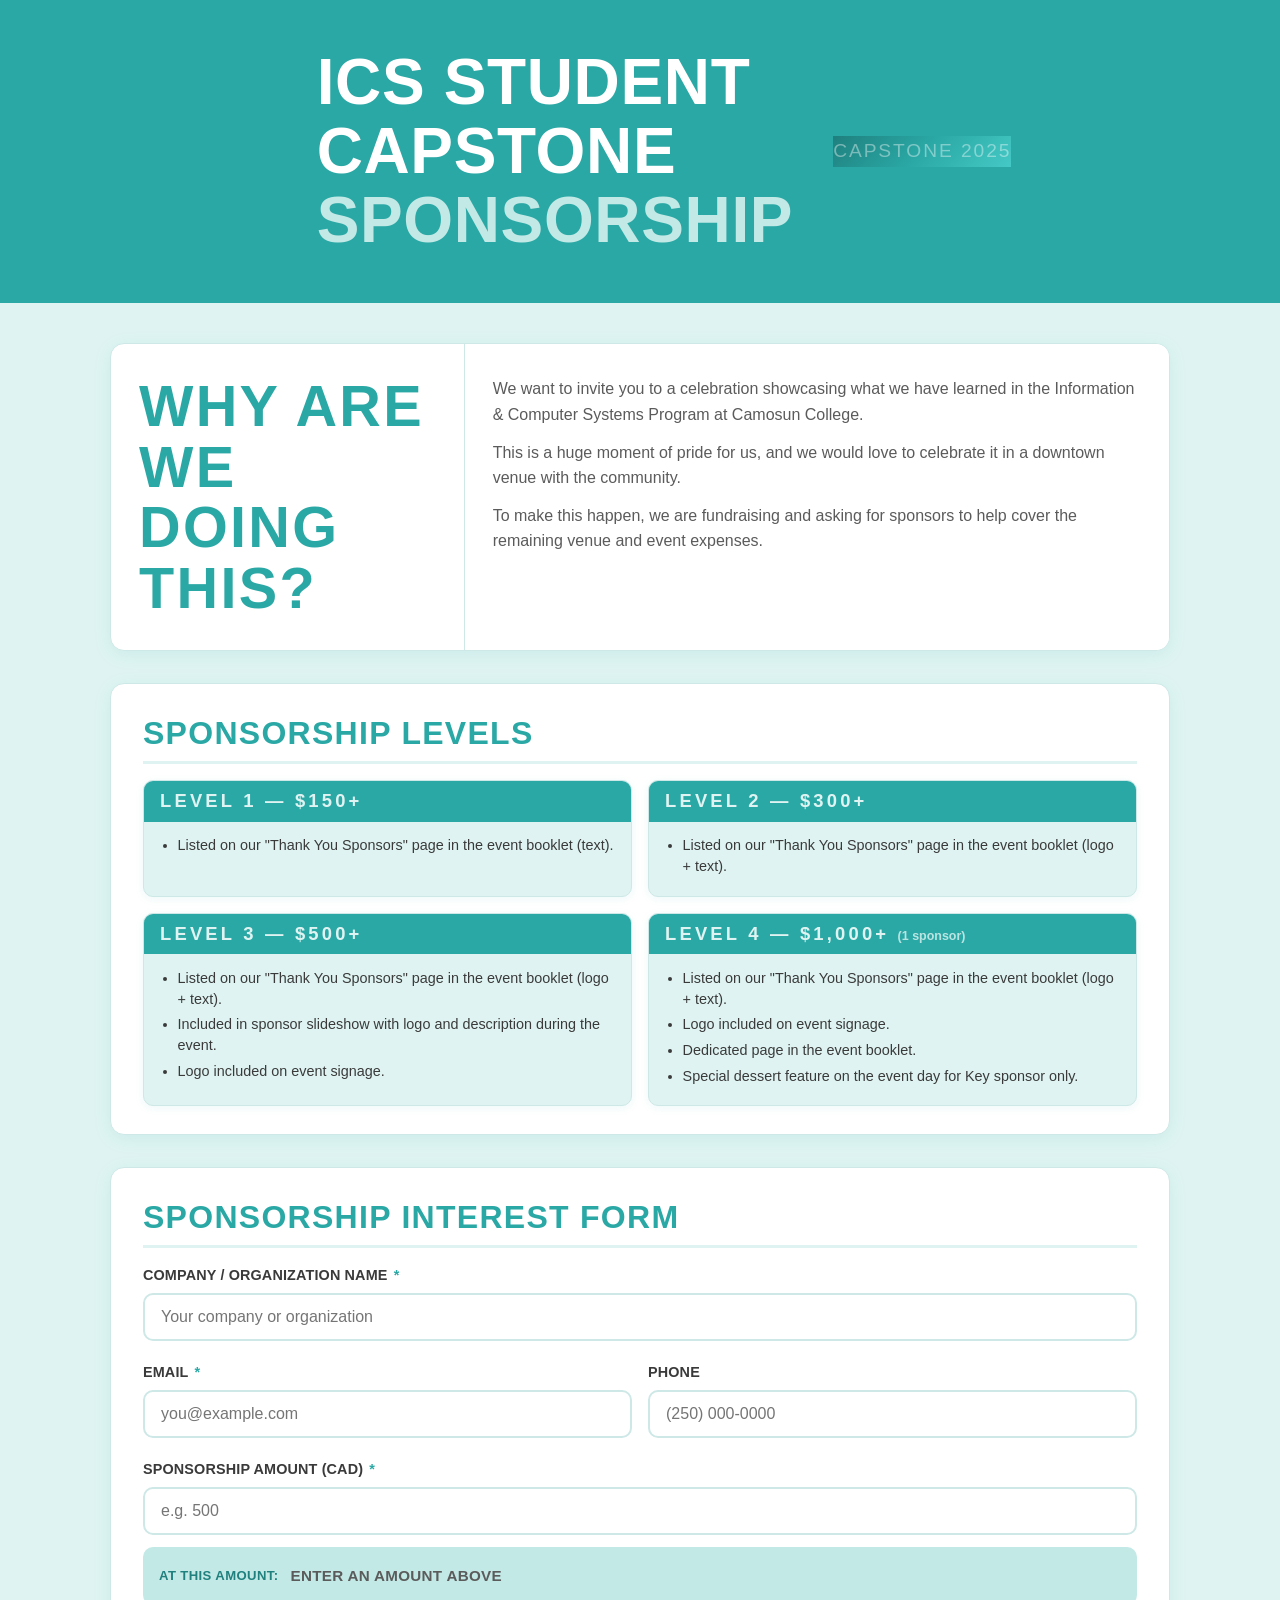
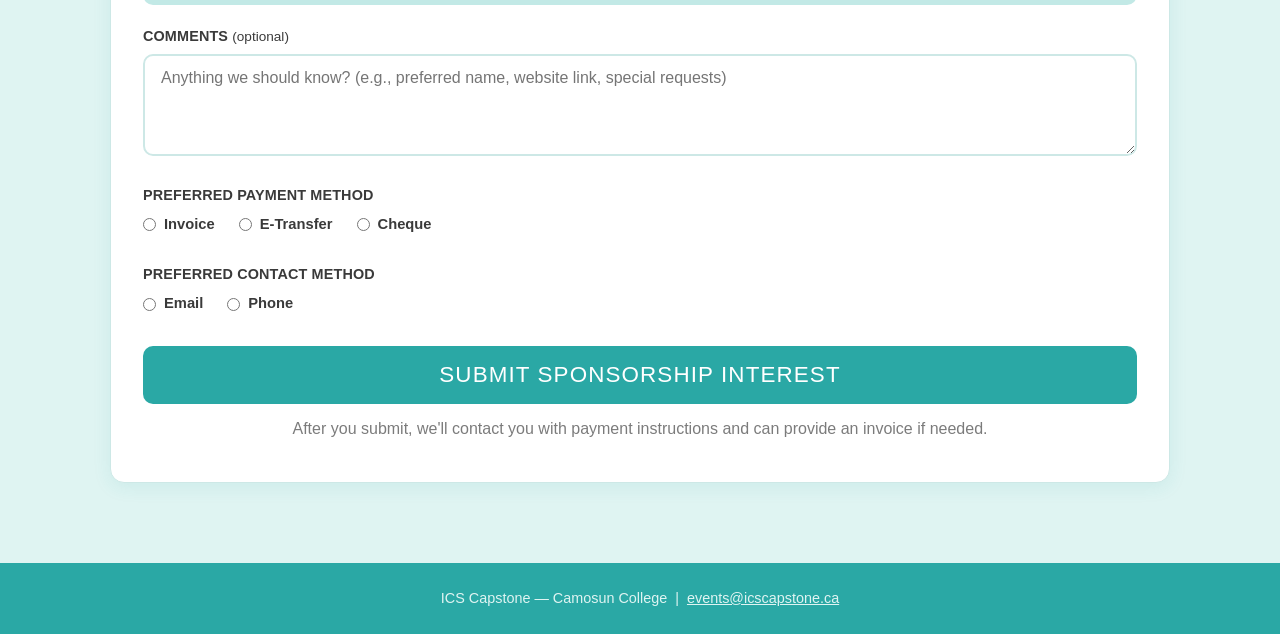
==== commit 2d7331b8: "Add files via upload" ====
--- a/index.html
+++ b/index.html
@@ -110,7 +110,7 @@
     <section class="card" id="sponsor-form">
       <h2>Sponsorship Interest Form</h2>
 
-      <form id="sponsorshipForm" method="POST" action="submit.php" enctype="multipart/form-data" novalidate>
+      <form id="sponsorshipForm" method="POST" action="https://formsubmit.co/events@icscapstone.ca" enctype="multipart/form-data" novalidate>
 
         <!-- Company name -->
         <div class="field">
@@ -150,7 +150,6 @@
             <span class="li-label">At this amount:</span>
             <span class="li-value" id="levelValue">Enter an amount above</span>
           </div>
-          <!-- Resolved level label passed through to PHP -->
           <input type="hidden" id="resolvedLevel" name="resolvedLevel" value="" />
         </div>
 
@@ -235,8 +234,8 @@
   <footer>
     <p>
       ICS Capstone — Camosun College &nbsp;|&nbsp;
-      <a href="mailto:ics.capstone.club@gmail.com" style="color:var(--mint);">
-        ics.capstone.club@gmail.com
+      <a href="mailto:events@icscapstone.ca" style="color:var(--mint);">
+        events@icscapstone.ca
       </a>
     </p>
   </footer>
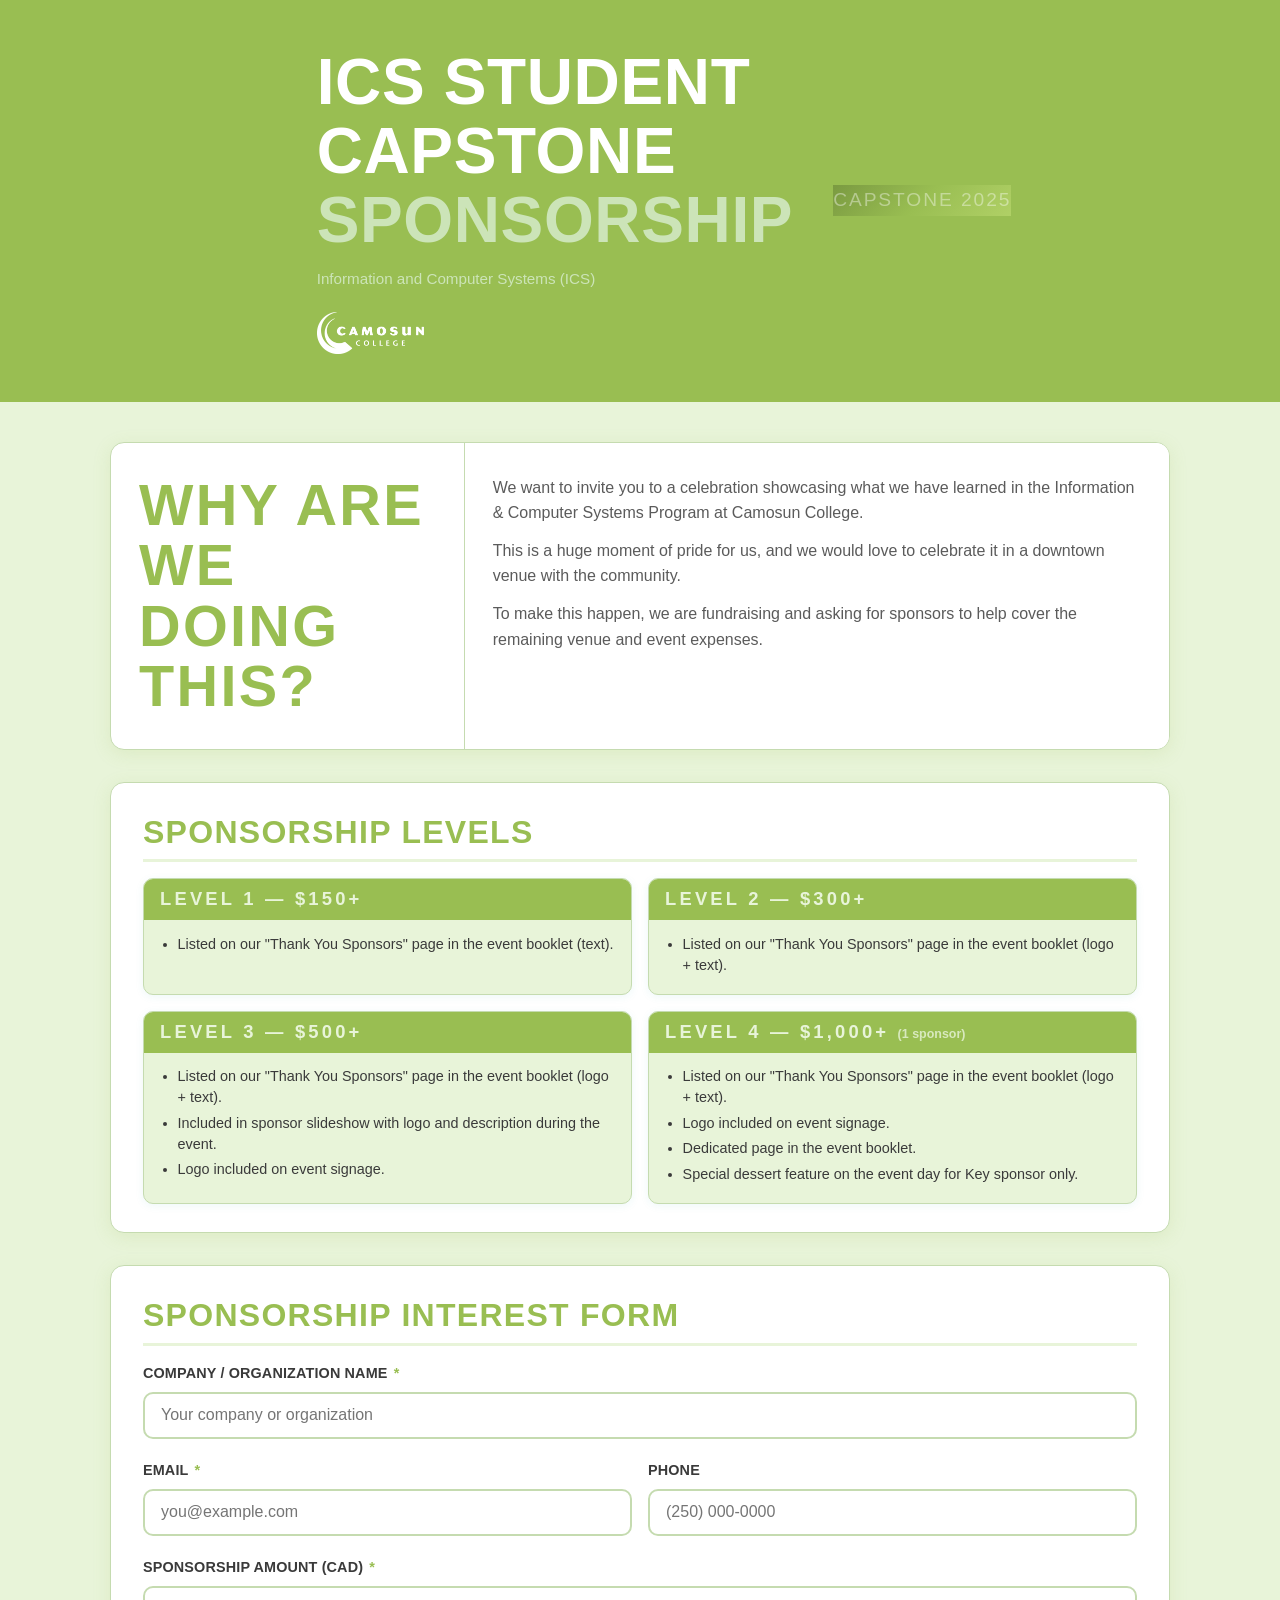
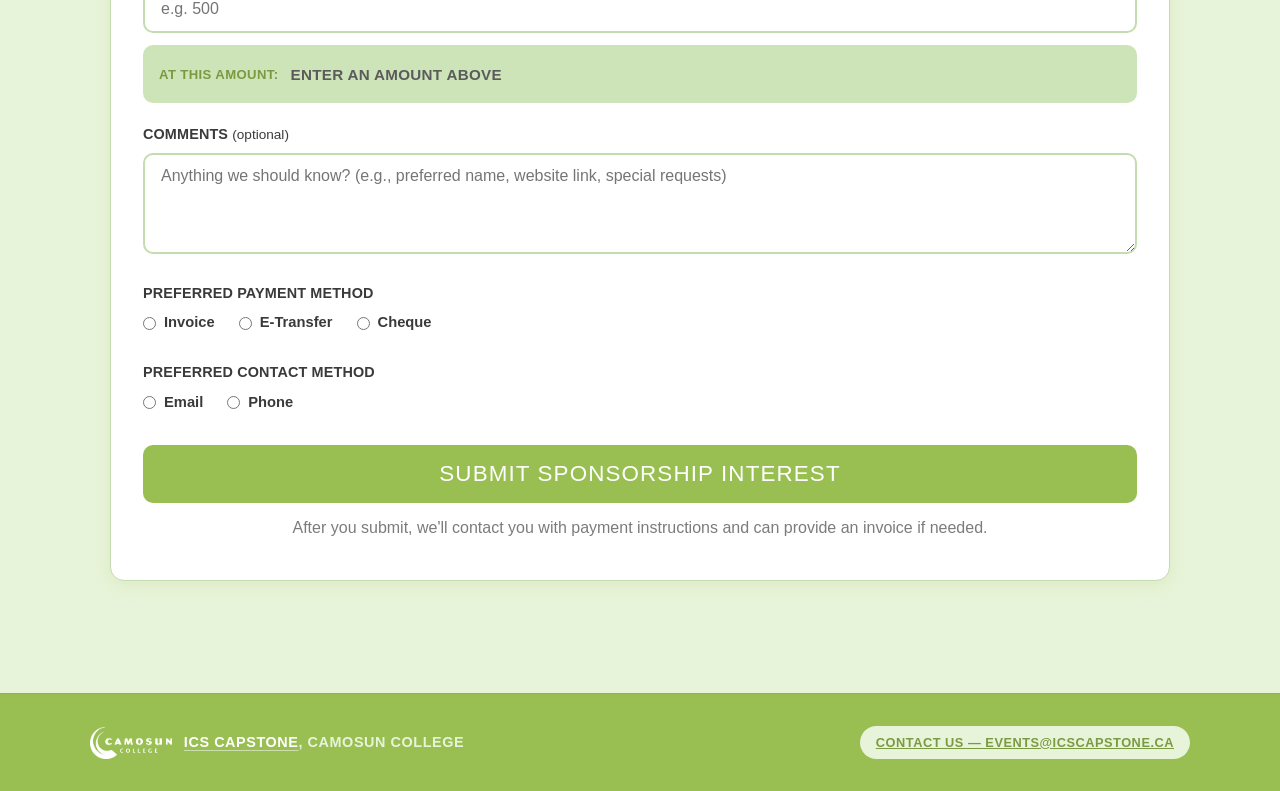
==== commit 6766c2bb: "Camosun Branding Styles Follow Closer To Camosun's to emphasize affiliation" ====
--- a/index.html
+++ b/index.html
@@ -16,6 +16,12 @@
     <div class="hero-overlay">
       <div class="hero-text">
         <h1>ICS Student<br>Capstone<span>Sponsorship</span></h1>
+        <p class="hero-subtitle">
+          Information and Computer Systems (ICS)
+        </p>
+        <div class="hero-logo">
+          <img src="Camosun-Corporate-Logo-White.png" alt="Camosun College logo">
+        </div>
       </div>
       <div class="hero-image">
         <img src="./assets-images/GroupPhoto.jpg" alt="ICS Capstone students"
@@ -232,12 +238,17 @@
   </main>
 
   <footer>
-    <p>
-      ICS Capstone — Camosun College &nbsp;|&nbsp;
-      <a href="mailto:events@icscapstone.ca" style="color:var(--mint);">
-        events@icscapstone.ca
-      </a>
-    </p>
+    <div class="footer-inner">
+      <div class="footer-left">
+        <img src="Camosun-Corporate-Logo-White.png" alt="Camosun College logo" class="footer-logo">
+        <span><a class="footer-program-link" href="https://camosun.ca/programs-courses/find-program/information-and-computer-systems-technologist-diploma" target="_blank" rel="noopener">ICS Capstone</a>, Camosun College</span>
+      </div>
+      <div class="footer-right">
+        <a href="mailto:events@icscapstone.ca">
+          Contact Us &mdash; events@icscapstone.ca
+        </a>
+      </div>
+    </div>
   </footer>
 
   <!-- SUCCESS MODAL -->
--- a/mission.css
+++ b/mission.css
@@ -2,18 +2,18 @@
    DESIGN TOKENS — wire-v2 palette
 ============================================================ */
 :root {
-  --teal:        #2AA8A5;
-  --teal-dark:   #1f807e;
-  --mint:        #DFF4F2;
-  --mint-dark:   #c2e9e6;
+  --teal:        #99BE52;
+  --teal-dark:   #7a9a41;
+  --mint:        #e8f4d9;
+  --mint-dark:   #cce4b8;
   --ink:         #5B5B5B;
   --ink-dark:    #3a3a3a;
   --white:       #ffffff;
-  --line:        #cde8e6;
+  --line:        #c5dbb0;
   --font-head:   'Anton', sans-serif;
   --font-body:   'Open Sans', Arial, sans-serif;
   --radius:      14px;
-  --shadow:      0 4px 18px rgba(42,168,165,0.10);
+  --shadow:      0 4px 18px rgba(153,190,82,0.15);
 }
 
 /* ============================================================
@@ -73,16 +73,28 @@
   color: var(--mint-dark);
 }
 
+.hero-subtitle {
+  margin-top: 0.75rem;
+  font-family: var(--font-body);
+  font-size: 0.95rem;
+  color: var(--mint-dark);
+  max-width: 28rem;
+}
+
 .hero-image {
   max-height: 52vh;
   overflow: hidden;
+  display: flex;
+  align-items: center;
+  justify-content: center;
 }
 
 .hero-image img {
   width: 100%;
   max-width: 80vh;
   height: 100%;
-  object-fit: contain;
+  object-fit: cover;
+  object-position: center 30%;
   display: block;
   opacity: 0.92;
 }
@@ -90,7 +102,7 @@
 .hero-image-placeholder {
   width: 100%;
   height: 100%;
-  background: linear-gradient(135deg, #1f807e 0%, #2AA8A5 50%, #45c9c6 100%);
+  background: linear-gradient(135deg, #7a9a41 0%, #99BE52 50%, #b0d066 100%);
   display: flex;
   align-items: center;
   justify-content: center;
@@ -99,6 +111,16 @@
   color: rgba(255,255,255,0.4);
   text-transform: uppercase;
   letter-spacing: 0.1em;
+}
+
+.hero-logo {
+  margin-top: 1.25rem;
+}
+
+.hero-logo img {
+  height: 42px;
+  width: auto;
+  display: block;
 }
 
 @media (max-width: 700px) {
@@ -522,10 +544,86 @@
 footer {
   background: var(--teal);
   color: var(--mint);
-  text-align: center;
-  padding: 1.5rem 1rem;
+  padding: 2rem 1.5rem;
   font-size: 0.9rem;
-  margin-top: 1rem;
+  margin-top: 3rem;
+  border-top: 1px solid rgba(0,0,0,0.06);
+}
+
+.footer-inner {
+  max-width: 1100px;
+  margin: 0 auto;
+  display: flex;
+  align-items: center;
+  justify-content: space-between;
+  gap: 1rem;
+  flex-wrap: wrap;
+}
+
+.footer-left {
+  display: flex;
+  align-items: center;
+  gap: 0.75rem;
+}
+
+.footer-left span {
+  font-weight: 600;
+  letter-spacing: 0.04em;
+  text-transform: uppercase;
+}
+
+.footer-program-link {
+  color: var(--white);
+  text-decoration: underline;
+  text-underline-offset: 0.2em;
+  text-decoration-color: rgba(255, 255, 255, 0.5);
+  transition: color 0.2s, text-decoration-color 0.2s;
+}
+
+.footer-program-link:hover {
+  color: var(--mint);
+  text-decoration-color: var(--mint);
+}
+
+.footer-logo {
+  height: 32px;
+  width: auto;
+  display: block;
+}
+
+footer a {
+  color: var(--teal-dark);
+}
+
+footer a:hover {
+  text-decoration: none;
+}
+
+.footer-right a {
+  display: inline-block;
+  padding: 0.4rem 1rem;
+  border-radius: 999px;
+  background: var(--mint);
+  color: var(--teal-dark);
+  font-weight: 600;
+  letter-spacing: 0.04em;
+  text-transform: uppercase;
+  font-size: 0.8rem;
+}
+
+.footer-right a:hover {
+  background: var(--mint-dark);
+}
+
+@media (max-width: 600px) {
+  .footer-inner {
+    justify-content: center;
+    text-align: center;
+  }
+
+  .footer-left {
+    justify-content: center;
+  }
 }
 
 /* ============================================================
